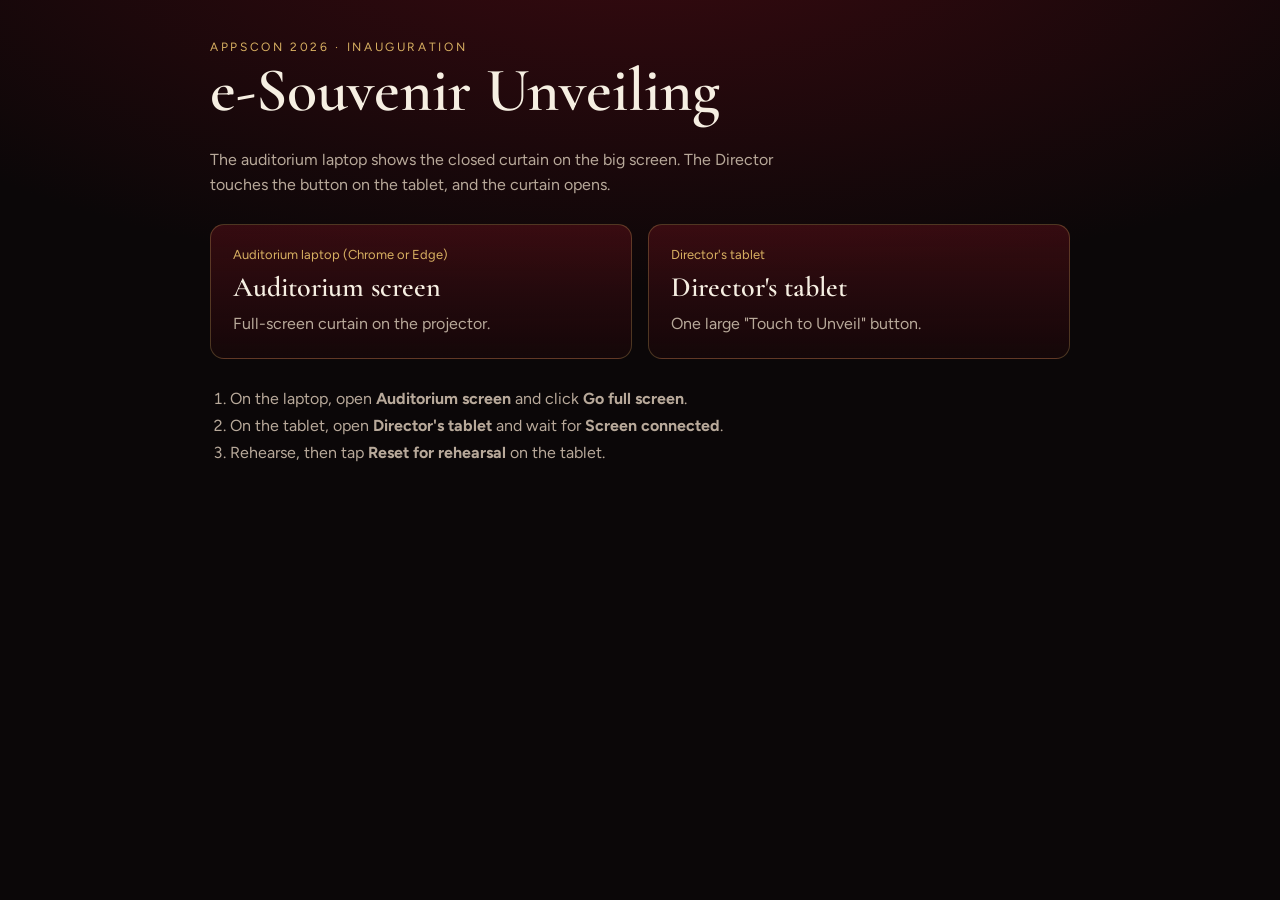
==== index.html @ f5e22b7b "Add files via upload" ====
<!doctype html>
<html lang="en">
<head>
<meta charset="utf-8">
<meta name="viewport" content="width=device-width,initial-scale=1">
<title>e-Souvenir Unveiling · APPSCON 2026</title>
<meta name="robots" content="noindex">
<link rel="preconnect" href="https://fonts.googleapis.com">
<link rel="stylesheet" href="https://fonts.googleapis.com/css2?family=Cormorant+Garamond:wght@600&family=Figtree:wght@400;500;600&display=swap">
<link rel="stylesheet" href="style.css">
<style>
body{padding:40px 16px;background:radial-gradient(120% 70% at 50% -10%,#3a0a10 0%,var(--night) 60%);min-height:100%}
.wrap{max-width:860px;margin:0 auto;display:flex;flex-direction:column;gap:26px}
h1{font-family:var(--display);font-weight:600;font-size:clamp(38px,7vw,62px);line-height:1;margin:6px 0 0}
p{color:var(--muted);line-height:1.55;margin:0;max-width:62ch}
.doors{display:grid;grid-template-columns:repeat(auto-fit,minmax(260px,1fr));gap:16px}
.door{display:flex;flex-direction:column;gap:8px;padding:22px;border:1px solid var(--line);border-radius:14px;background:linear-gradient(180deg,rgba(140,22,34,.32),rgba(94,13,20,.12));text-decoration:none;color:inherit}
.door:hover{border-color:var(--gold)}
.door b{font-family:var(--display);font-size:28px;font-weight:600}
.door span{color:var(--muted);line-height:1.5}
.door em{font-style:normal;color:var(--gold);font-size:13px}
ol{color:var(--muted);line-height:1.7;margin:0;padding-left:20px}
</style>
</head>
<body>
<div class="wrap">
  <div><div class="eyebrow">APPSCON 2026 · Inauguration</div><h1>e-Souvenir Unveiling</h1></div>
  <p>The auditorium laptop shows the closed curtain on the big screen. The Director touches the button on the tablet, and the curtain opens.</p>
  <div class="doors">
    <a class="door" href="screen.html"><em>Auditorium laptop (Chrome or Edge)</em><b>Auditorium screen</b><span>Full-screen curtain on the projector.</span></a>
    <a class="door" href="tablet.html"><em>Director's tablet</em><b>Director's tablet</b><span>One large "Touch to Unveil" button.</span></a>
  </div>
  <ol>
    <li>On the laptop, open <b>Auditorium screen</b> and click <b>Go full screen</b>.</li>
    <li>On the tablet, open <b>Director's tablet</b> and wait for <b>Screen connected</b>.</li>
    <li>Rehearse, then tap <b>Reset for rehearsal</b> on the tablet.</li>
  </ol>
</div>
</body>
</html>
---- style.css ----
:root{
  --night:#0b0708; --gold:#d8b062; --gold-hi:#f3d993; --ivory:#f6efe2; --muted:#b8a99a;
  --ok:#7fd49b; --warn:#f0b35a; --line:rgba(216,176,98,.28);
  --display:"Cormorant Garamond",Georgia,"Times New Roman",serif;
  --body:"Figtree","Segoe UI",Roboto,Arial,sans-serif;
  color-scheme:dark;
}
*{box-sizing:border-box}
html,body{height:100%;margin:0}
[hidden]{display:none!important}
body{background:var(--night);color:var(--ivory);font-family:var(--body);-webkit-tap-highlight-color:transparent}
button{font:inherit;color:inherit}
:focus-visible{outline:3px solid var(--gold-hi);outline-offset:3px}
.eyebrow{font-size:12px;letter-spacing:.22em;text-transform:uppercase;color:var(--gold)}
.dot{width:9px;height:9px;border-radius:50%;background:var(--warn);flex:none}
.dot.on{background:var(--ok)}
.btn{padding:8px 12px;border-radius:8px;border:1px solid var(--line);background:rgba(255,255,255,.05);cursor:pointer;font-size:13px}
.btn:hover{border-color:var(--gold)}
.btn.primary{background:var(--gold);color:#1a0d07;border-color:var(--gold);font-weight:600}
.err{color:var(--warn);line-height:1.45;font-size:14px}
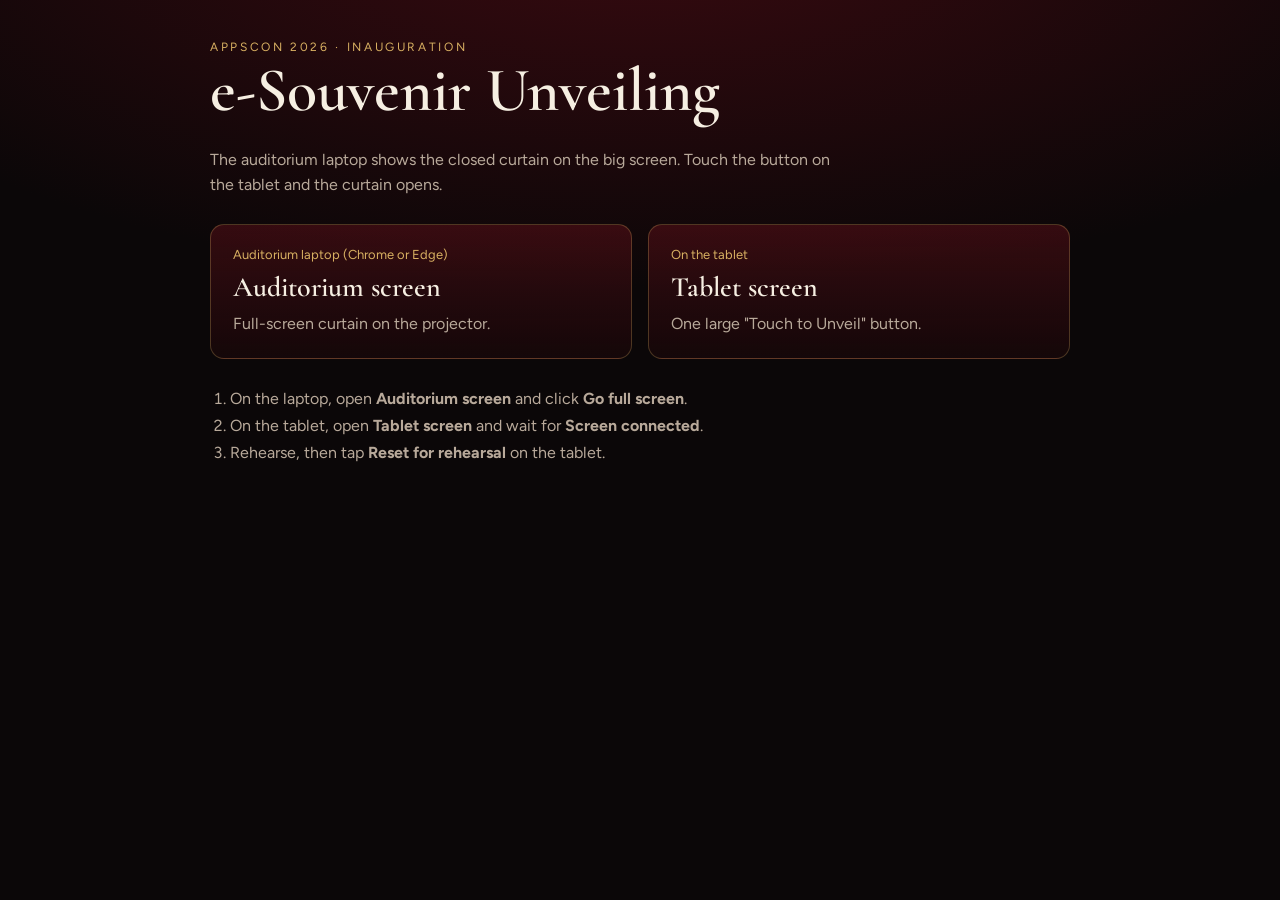
==== commit 1d41ffa4: "Add files via upload" ====
--- a/index.html
+++ b/index.html
@@ -25,14 +25,14 @@
 <body>
 <div class="wrap">
   <div><div class="eyebrow">APPSCON 2026 · Inauguration</div><h1>e-Souvenir Unveiling</h1></div>
-  <p>The auditorium laptop shows the closed curtain on the big screen. The Director touches the button on the tablet, and the curtain opens.</p>
+  <p>The auditorium laptop shows the closed curtain on the big screen. Touch the button on the tablet and the curtain opens.</p>
   <div class="doors">
     <a class="door" href="screen.html"><em>Auditorium laptop (Chrome or Edge)</em><b>Auditorium screen</b><span>Full-screen curtain on the projector.</span></a>
-    <a class="door" href="tablet.html"><em>Director's tablet</em><b>Director's tablet</b><span>One large "Touch to Unveil" button.</span></a>
+    <a class="door" href="tablet.html"><em>On the tablet</em><b>Tablet screen</b><span>One large "Touch to Unveil" button.</span></a>
   </div>
   <ol>
     <li>On the laptop, open <b>Auditorium screen</b> and click <b>Go full screen</b>.</li>
-    <li>On the tablet, open <b>Director's tablet</b> and wait for <b>Screen connected</b>.</li>
+    <li>On the tablet, open <b>Tablet screen</b> and wait for <b>Screen connected</b>.</li>
     <li>Rehearse, then tap <b>Reset for rehearsal</b> on the tablet.</li>
   </ol>
 </div>
